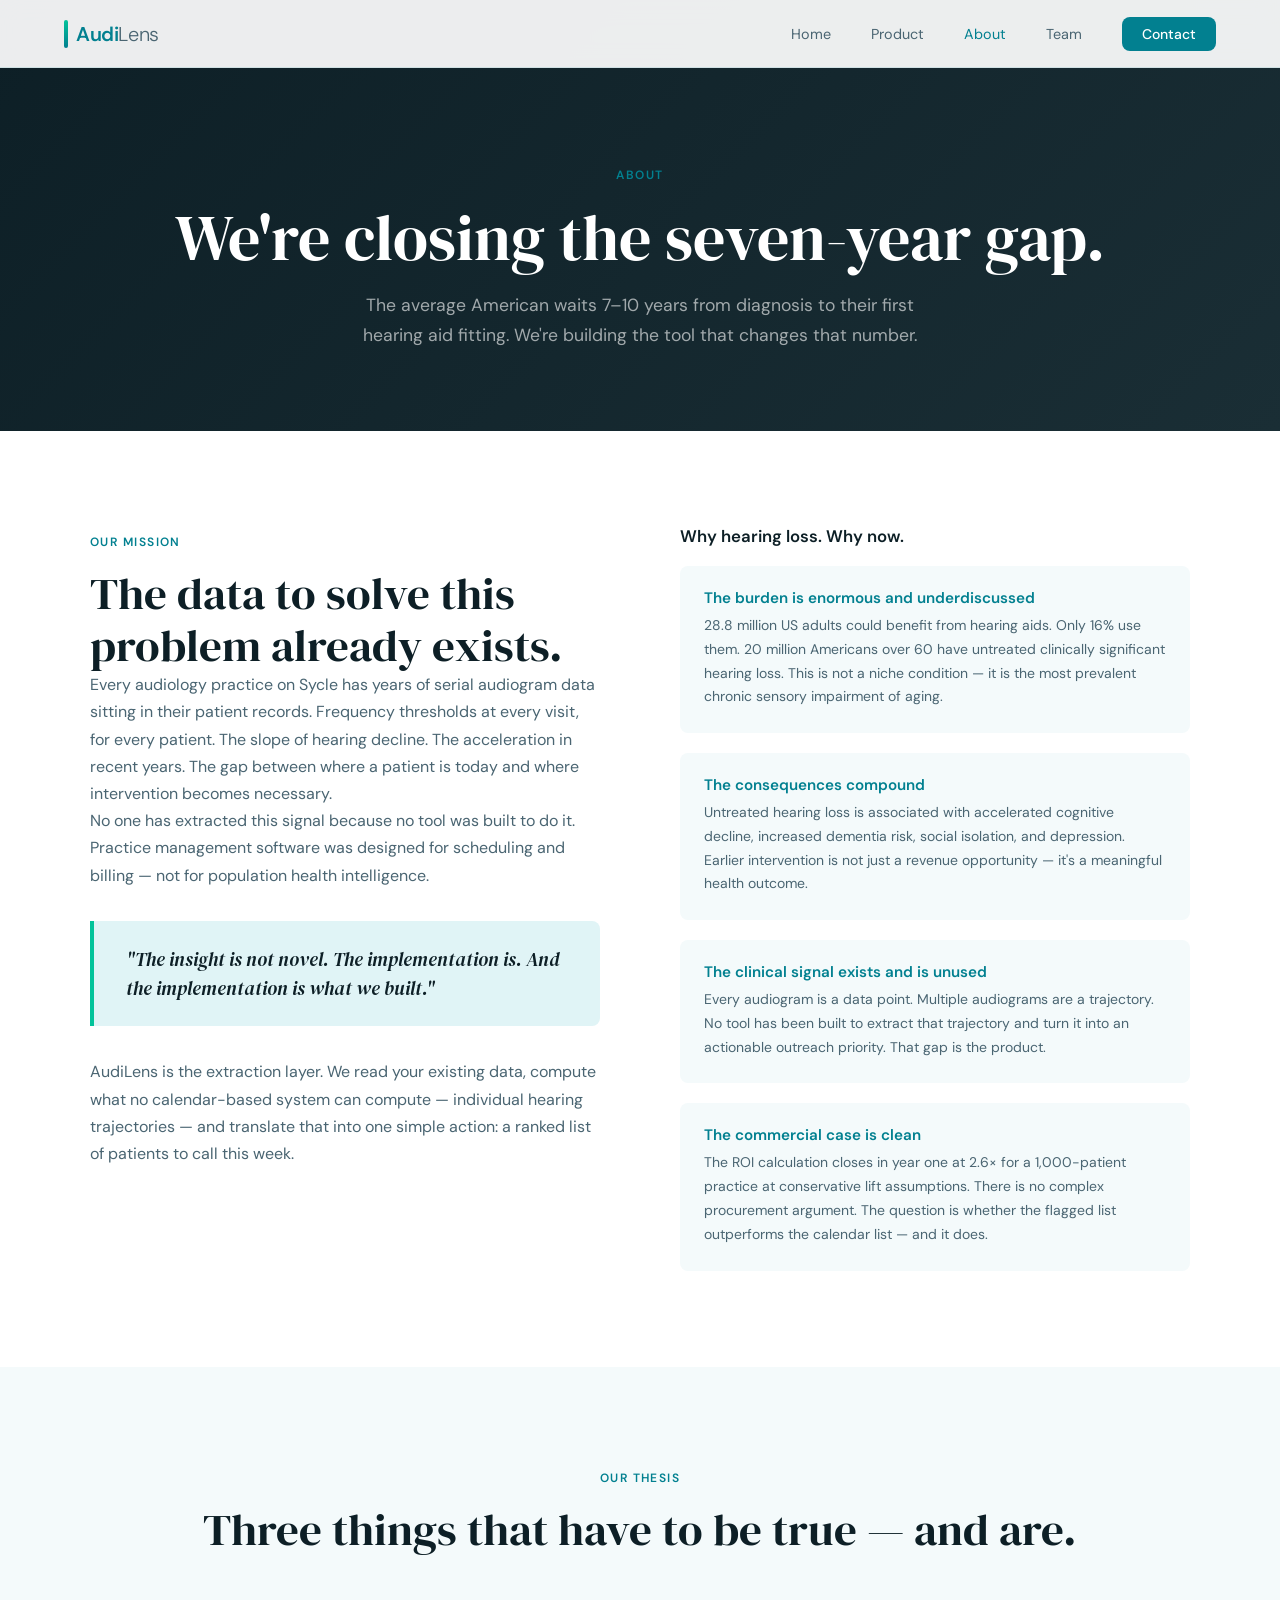
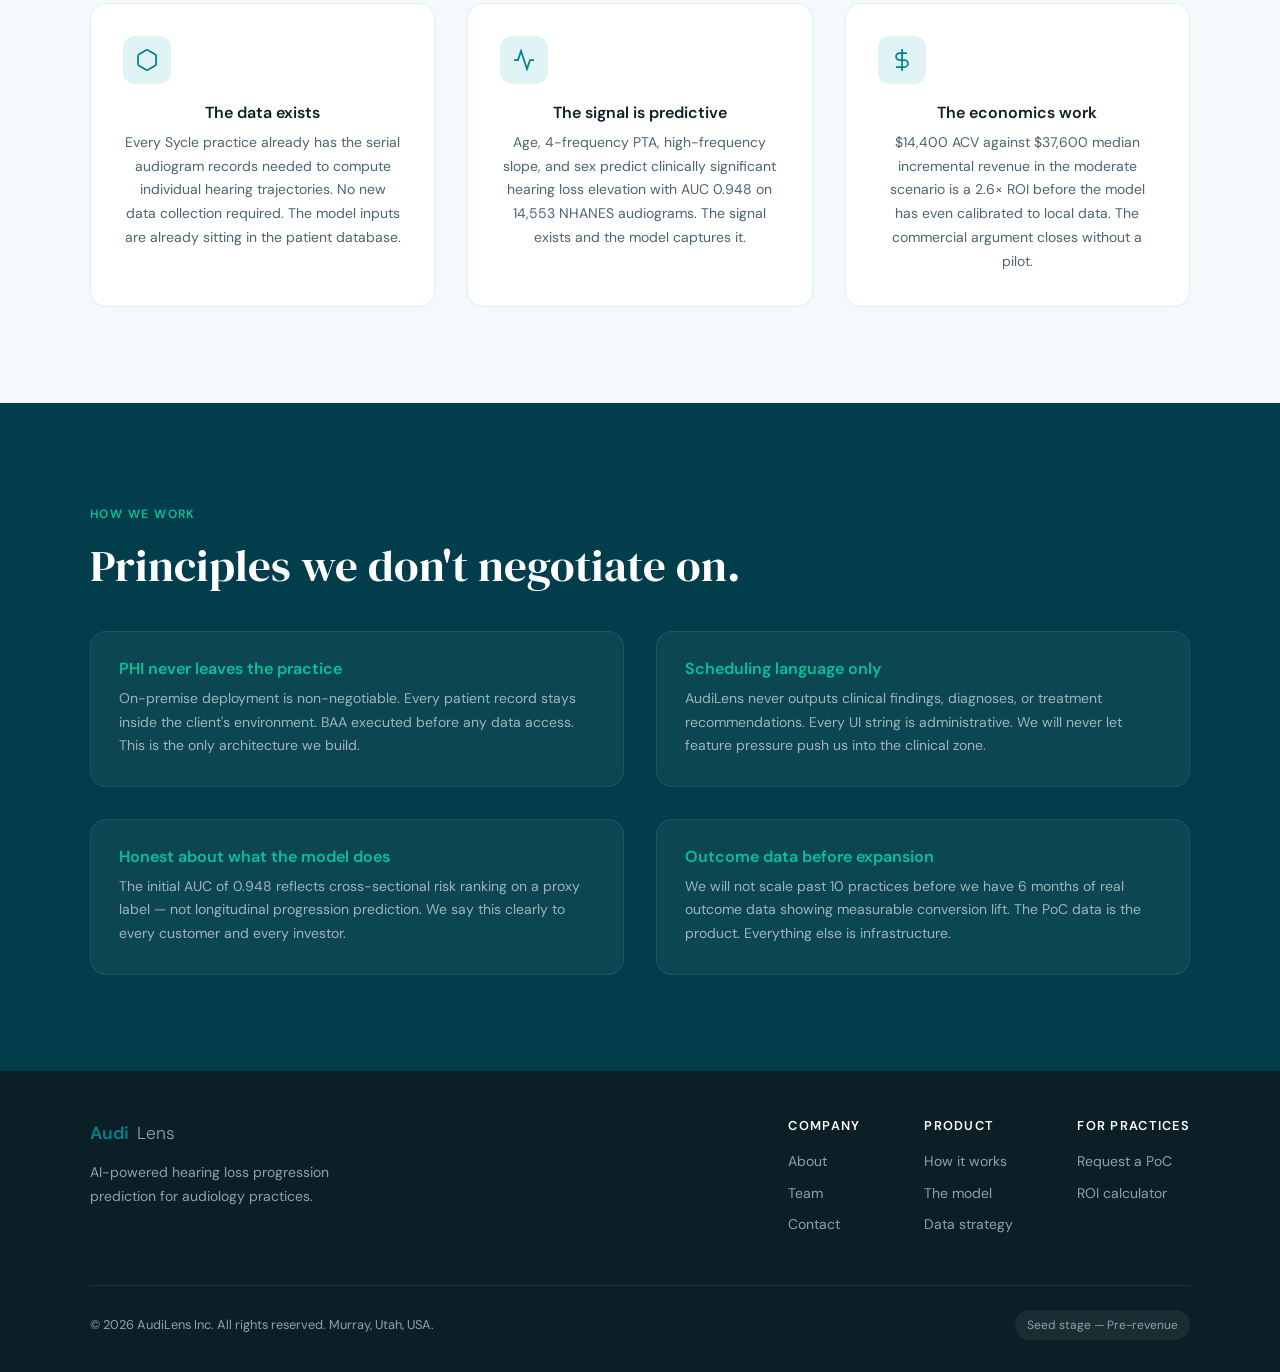
==== about.html @ 5a38e269 "Initial site" ====
<!DOCTYPE html>
<html lang="en">
<head>
  <meta charset="UTF-8" />
  <meta name="viewport" content="width=device-width, initial-scale=1.0" />
  <title>About — AudiLens</title>
  <meta name="description" content="AudiLens is building AI-powered patient prioritization for audiology. Learn about our mission, approach, and why hearing loss is the right problem to solve." />
  <link rel="stylesheet" href="style.css" />
  <style>
    .page-hero { padding:10rem 4rem 5rem; background:linear-gradient(135deg,var(--dark) 0%,var(--dark-mid) 100%); text-align:center; }
    .page-hero h1 { color:var(--white); margin-bottom:1rem; }
    .page-hero p { color:rgba(255,255,255,0.6); max-width:560px; margin:0 auto; font-size:1.1rem; }
    .mission-section { background:var(--white); }
    .mission-grid { display:grid; grid-template-columns:1fr 1fr; gap:5rem; align-items:start; }
    .mission-left h2 { margin-bottom:1.5rem; }
    .mission-left p { margin-bottom:1rem; }
    .pull-quote {
      border-left:4px solid var(--accent); padding:1.5rem 2rem;
      background:var(--teal-light); border-radius:0 var(--radius) var(--radius) 0;
      margin:2rem 0;
    }
    .pull-quote p { font-family:'DM Serif Display',serif; font-size:1.2rem; color:var(--dark); font-style:italic; margin:0; line-height:1.5; }
    .why-boxes { display:flex; flex-direction:column; gap:1.25rem; }
    .why-box { padding:1.5rem; background:var(--light); border-radius:var(--radius); }
    .why-box h4 { font-family:var(--sans); font-weight:600; font-size:0.95rem; color:var(--teal); margin-bottom:0.4rem; }
    .why-box p { font-size:0.875rem; margin:0; }
    .thesis-section { background:var(--light); }
    .thesis-cards { display:grid; grid-template-columns:repeat(3,1fr); gap:2rem; margin-top:3rem; }
    .values-section { background:var(--teal-deep); color:var(--white); }
    .values-section h2 { color:var(--white); }
    .values-section .section-label { color:var(--accent); }
    .values-grid { display:grid; grid-template-columns:repeat(2,1fr); gap:2rem; margin-top:2.5rem; }
    .value-item { padding:1.75rem; background:rgba(255,255,255,0.05); border:1px solid rgba(255,255,255,0.08); border-radius:var(--radius-lg); }
    .value-item h4 { font-family:var(--sans); font-weight:600; font-size:1rem; color:var(--accent); margin-bottom:0.5rem; }
    .value-item p { font-size:0.875rem; color:rgba(255,255,255,0.6); margin:0; }
    @media(max-width:900px){ .page-hero{padding:8rem 1.5rem 3rem;} .mission-grid{grid-template-columns:1fr;} .thesis-cards{grid-template-columns:1fr;} .values-grid{grid-template-columns:1fr;} }
  </style>
</head>
<body data-page="about.html">
<div id="nav-placeholder"></div>

<div class="page-hero">
  <span class="section-label">About</span>
  <h1>We're closing the seven-year gap.</h1>
  <p>The average American waits 7–10 years from diagnosis to their first hearing aid fitting. We're building the tool that changes that number.</p>
</div>

<section class="mission-section">
  <div class="container">
    <div class="mission-grid">
      <div class="fade-up">
        <span class="section-label">Our mission</span>
        <h2>The data to solve this problem already exists.</h2>
        <p>Every audiology practice on Sycle has years of serial audiogram data sitting in their patient records. Frequency thresholds at every visit, for every patient. The slope of hearing decline. The acceleration in recent years. The gap between where a patient is today and where intervention becomes necessary.</p>
        <p>No one has extracted this signal because no tool was built to do it. Practice management software was designed for scheduling and billing — not for population health intelligence.</p>
        <div class="pull-quote">
          <p>"The insight is not novel. The implementation is. And the implementation is what we built."</p>
        </div>
        <p>AudiLens is the extraction layer. We read your existing data, compute what no calendar-based system can compute — individual hearing trajectories — and translate that into one simple action: a ranked list of patients to call this week.</p>
      </div>
      <div class="fade-up">
        <h3 style="font-family:var(--sans);font-weight:600;font-size:1.05rem;margin-bottom:1.25rem;">Why hearing loss. Why now.</h3>
        <div class="why-boxes">
          <div class="why-box">
            <h4>The burden is enormous and underdiscussed</h4>
            <p>28.8 million US adults could benefit from hearing aids. Only 16% use them. 20 million Americans over 60 have untreated clinically significant hearing loss. This is not a niche condition — it is the most prevalent chronic sensory impairment of aging.</p>
          </div>
          <div class="why-box">
            <h4>The consequences compound</h4>
            <p>Untreated hearing loss is associated with accelerated cognitive decline, increased dementia risk, social isolation, and depression. Earlier intervention is not just a revenue opportunity — it's a meaningful health outcome.</p>
          </div>
          <div class="why-box">
            <h4>The clinical signal exists and is unused</h4>
            <p>Every audiogram is a data point. Multiple audiograms are a trajectory. No tool has been built to extract that trajectory and turn it into an actionable outreach priority. That gap is the product.</p>
          </div>
          <div class="why-box">
            <h4>The commercial case is clean</h4>
            <p>The ROI calculation closes in year one at 2.6× for a 1,000-patient practice at conservative lift assumptions. There is no complex procurement argument. The question is whether the flagged list outperforms the calendar list — and it does.</p>
          </div>
        </div>
      </div>
    </div>
  </div>
</section>

<section class="thesis-section">
  <div class="container text-center">
    <span class="section-label fade-up">Our thesis</span>
    <h2 class="fade-up">Three things that have to be true — and are.</h2>
    <div class="thesis-cards">
      <div class="card fade-up">
        <div class="card-icon"><svg viewBox="0 0 24 24"><path d="M21 16V8a2 2 0 0 0-1-1.73l-7-4a2 2 0 0 0-2 0l-7 4A2 2 0 0 0 3 8v8a2 2 0 0 0 1 1.73l7 4a2 2 0 0 0 2 0l7-4A2 2 0 0 0 21 16z"/></svg></div>
        <h3 style="font-family:var(--sans);font-size:1rem;font-weight:600;">The data exists</h3>
        <p class="mt-1" style="font-size:0.875rem;">Every Sycle practice already has the serial audiogram records needed to compute individual hearing trajectories. No new data collection required. The model inputs are already sitting in the patient database.</p>
      </div>
      <div class="card fade-up">
        <div class="card-icon"><svg viewBox="0 0 24 24"><polyline points="22 12 18 12 15 21 9 3 6 12 2 12"/></svg></div>
        <h3 style="font-family:var(--sans);font-size:1rem;font-weight:600;">The signal is predictive</h3>
        <p class="mt-1" style="font-size:0.875rem;">Age, 4-frequency PTA, high-frequency slope, and sex predict clinically significant hearing loss elevation with AUC 0.948 on 14,553 NHANES audiograms. The signal exists and the model captures it.</p>
      </div>
      <div class="card fade-up">
        <div class="card-icon"><svg viewBox="0 0 24 24"><line x1="12" y1="1" x2="12" y2="23"/><path d="M17 5H9.5a3.5 3.5 0 0 0 0 7h5a3.5 3.5 0 0 1 0 7H6"/></svg></div>
        <h3 style="font-family:var(--sans);font-size:1rem;font-weight:600;">The economics work</h3>
        <p class="mt-1" style="font-size:0.875rem;">$14,400 ACV against $37,600 median incremental revenue in the moderate scenario is a 2.6× ROI before the model has even calibrated to local data. The commercial argument closes without a pilot.</p>
      </div>
    </div>
  </div>
</section>

<section class="values-section">
  <div class="container">
    <span class="section-label">How we work</span>
    <h2>Principles we don't negotiate on.</h2>
    <div class="values-grid">
      <div class="value-item fade-up">
        <h4>PHI never leaves the practice</h4>
        <p>On-premise deployment is non-negotiable. Every patient record stays inside the client's environment. BAA executed before any data access. This is the only architecture we build.</p>
      </div>
      <div class="value-item fade-up">
        <h4>Scheduling language only</h4>
        <p>AudiLens never outputs clinical findings, diagnoses, or treatment recommendations. Every UI string is administrative. We will never let feature pressure push us into the clinical zone.</p>
      </div>
      <div class="value-item fade-up">
        <h4>Honest about what the model does</h4>
        <p>The initial AUC of 0.948 reflects cross-sectional risk ranking on a proxy label — not longitudinal progression prediction. We say this clearly to every customer and every investor.</p>
      </div>
      <div class="value-item fade-up">
        <h4>Outcome data before expansion</h4>
        <p>We will not scale past 10 practices before we have 6 months of real outcome data showing measurable conversion lift. The PoC data is the product. Everything else is infrastructure.</p>
      </div>
    </div>
  </div>
</section>

<div id="footer-placeholder"></div>
<script src="shared.js"></script>
</body>
</html>
---- style.css ----
@import url('https://fonts.googleapis.com/css2?family=DM+Sans:ital,opsz,wght@0,9..40,300;0,9..40,400;0,9..40,500;0,9..40,600;1,9..40,300&family=DM+Serif+Display:ital@0;1&display=swap');

*, *::before, *::after { box-sizing: border-box; margin: 0; padding: 0; }

:root {
  --teal:       #028090;
  --teal-dark:  #01596A;
  --teal-deep:  #013D4A;
  --teal-light: #E0F4F6;
  --teal-mid:   #9FD8DE;
  --accent:     #02C39A;
  --dark:       #0D1F26;
  --dark-mid:   #1A2E35;
  --mid:        #4A6572;
  --muted:      #8BA3AB;
  --light:      #F4FAFB;
  --white:      #FFFFFF;
  --amber:      #E67E22;
  --serif: 'DM Serif Display', Georgia, serif;
  --sans: 'DM Sans', system-ui, sans-serif;
  --radius: 8px;
  --radius-lg: 16px;
}

html { scroll-behavior: smooth; }

body {
  font-family: var(--sans);
  font-size: 16px;
  line-height: 1.7;
  color: var(--dark-mid);
  background: var(--white);
  -webkit-font-smoothing: antialiased;
}

/* ── NAV ── */
nav {
  position: fixed; top: 0; left: 0; right: 0; z-index: 100;
  display: flex; align-items: center; justify-content: space-between;
  padding: 0 4rem;
  height: 68px;
  background: rgba(255,255,255,0.92);
  backdrop-filter: blur(12px);
  border-bottom: 1px solid rgba(2,128,144,0.12);
}
.nav-logo {
  display: flex; align-items: center; gap: 0.5rem;
  text-decoration: none;
}
.nav-logo-bar {
  width: 4px; height: 28px;
  background: linear-gradient(180deg, var(--accent), var(--teal));
  border-radius: 2px;
}
.nav-logo-text { font-family: var(--sans); font-size: 1.25rem; letter-spacing: -0.02em; }
.nav-logo-text span:first-child { font-weight: 600; color: var(--teal); }
.nav-logo-text span:last-child  { font-weight: 300; color: var(--mid); }
.nav-links { display: flex; align-items: center; gap: 2.5rem; list-style: none; }
.nav-links a {
  text-decoration: none; font-size: 0.9rem; font-weight: 400;
  color: var(--mid); transition: color 0.2s;
}
.nav-links a:hover, .nav-links a.active { color: var(--teal); }
.nav-cta {
  background: var(--teal); color: var(--white) !important;
  padding: 0.5rem 1.25rem; border-radius: var(--radius);
  font-weight: 500 !important; font-size: 0.875rem !important;
  transition: background 0.2s !important;
}
.nav-cta:hover { background: var(--teal-dark) !important; color: var(--white) !important; }

/* ── BUTTONS ── */
.btn {
  display: inline-flex; align-items: center; gap: 0.5rem;
  font-family: var(--sans); font-weight: 500; font-size: 0.95rem;
  padding: 0.75rem 1.75rem; border-radius: var(--radius);
  text-decoration: none; transition: all 0.2s; cursor: pointer; border: none;
}
.btn-primary { background: var(--teal); color: var(--white); }
.btn-primary:hover { background: var(--teal-dark); transform: translateY(-1px); box-shadow: 0 4px 16px rgba(2,128,144,0.3); }
.btn-outline { background: transparent; color: var(--teal); border: 1.5px solid var(--teal); }
.btn-outline:hover { background: var(--teal-light); }
.btn-white { background: var(--white); color: var(--teal); }
.btn-white:hover { background: var(--teal-light); }
.btn-lg { padding: 1rem 2.25rem; font-size: 1.05rem; }

/* ── SECTION BASICS ── */
section { padding: 6rem 4rem; }
.container { max-width: 1100px; margin: 0 auto; }
.section-label {
  display: inline-block; font-size: 0.75rem; font-weight: 600;
  letter-spacing: 0.12em; text-transform: uppercase;
  color: var(--teal); margin-bottom: 1rem;
}
h1, h2, h3, h4 { font-family: var(--serif); font-weight: 400; line-height: 1.15; color: var(--dark); }
h1 { font-size: clamp(2.8rem, 5vw, 4.2rem); }
h2 { font-size: clamp(2rem, 3.5vw, 2.8rem); }
h3 { font-size: 1.5rem; }
p { color: var(--mid); }

/* ── CARDS ── */
.card {
  background: var(--white);
  border: 1px solid rgba(2,128,144,0.12);
  border-radius: var(--radius-lg);
  padding: 2rem;
  transition: box-shadow 0.2s, transform 0.2s;
}
.card:hover { box-shadow: 0 8px 32px rgba(2,128,144,0.12); transform: translateY(-2px); }
.card-icon {
  width: 48px; height: 48px; border-radius: 12px;
  background: var(--teal-light); display: flex; align-items: center;
  justify-content: center; margin-bottom: 1.25rem;
}
.card-icon svg { width: 24px; height: 24px; stroke: var(--teal); fill: none; stroke-width: 1.75; }

/* ── STAT STRIP ── */
.stat-strip {
  background: var(--dark); color: var(--white);
  padding: 3.5rem 4rem;
}
.stat-strip .container { display: grid; grid-template-columns: repeat(4, 1fr); gap: 2rem; }
.stat-item { text-align: center; }
.stat-num { font-family: var(--serif); font-size: 2.8rem; color: var(--accent); line-height: 1; margin-bottom: 0.4rem; }
.stat-label { font-size: 0.875rem; color: var(--teal-mid); }

/* ── FOOTER ── */
footer {
  background: var(--dark);
  padding: 3rem 4rem 2rem;
  color: var(--muted);
}
.footer-inner { max-width: 1100px; margin: 0 auto; }
.footer-top { display: flex; justify-content: space-between; align-items: flex-start; margin-bottom: 2.5rem; gap: 3rem; flex-wrap: wrap; }
.footer-logo { display: flex; align-items: center; gap: 0.5rem; text-decoration: none; margin-bottom: 0.75rem; }
.footer-logo span:first-child { font-family: var(--sans); font-size: 1.1rem; font-weight: 600; color: var(--teal); }
.footer-logo span:last-child  { font-family: var(--sans); font-size: 1.1rem; font-weight: 300; color: var(--muted); }
.footer-tagline { font-size: 0.875rem; color: var(--muted); max-width: 280px; }
.footer-links { display: flex; gap: 4rem; }
.footer-col h4 { font-family: var(--sans); font-size: 0.8rem; font-weight: 600; letter-spacing: 0.1em; text-transform: uppercase; color: var(--white); margin-bottom: 1rem; }
.footer-col a { display: block; font-size: 0.875rem; color: var(--muted); text-decoration: none; margin-bottom: 0.5rem; transition: color 0.2s; }
.footer-col a:hover { color: var(--teal-mid); }
.footer-bottom { border-top: 1px solid rgba(255,255,255,0.08); padding-top: 1.5rem; display: flex; justify-content: space-between; align-items: center; flex-wrap: wrap; gap: 1rem; }
.footer-bottom p { font-size: 0.8rem; color: var(--muted); }
.footer-badge { font-size: 0.75rem; color: var(--muted); background: rgba(255,255,255,0.06); padding: 0.3rem 0.75rem; border-radius: 99px; }

/* ── UTILITIES ── */
.text-center { text-align: center; }
.text-teal   { color: var(--teal); }
.text-accent { color: var(--accent); }
.italic { font-style: italic; }
.mt-1 { margin-top: 0.5rem; }
.mt-2 { margin-top: 1rem; }
.mt-3 { margin-top: 1.5rem; }
.mt-4 { margin-top: 2rem; }
.mb-1 { margin-bottom: 0.5rem; }
.mb-2 { margin-bottom: 1rem; }
.mb-3 { margin-bottom: 1.5rem; }
.mb-4 { margin-bottom: 2rem; }
.grid-2 { display: grid; grid-template-columns: 1fr 1fr; gap: 2rem; }
.grid-3 { display: grid; grid-template-columns: repeat(3, 1fr); gap: 2rem; }
.grid-4 { display: grid; grid-template-columns: repeat(4, 1fr); gap: 1.5rem; }
.flex-center { display: flex; align-items: center; justify-content: center; }
.gap-1 { gap: 0.5rem; } .gap-2 { gap: 1rem; } .gap-3 { gap: 1.5rem; }

/* ── FADE-IN ANIMATION ── */
.fade-up {
  opacity: 0; transform: translateY(24px);
  transition: opacity 0.6s ease, transform 0.6s ease;
}
.fade-up.visible { opacity: 1; transform: translateY(0); }

@media (max-width: 900px) {
  nav { padding: 0 1.5rem; }
  .nav-links { display: none; }
  section { padding: 4rem 1.5rem; }
  .stat-strip { padding: 3rem 1.5rem; }
  .stat-strip .container { grid-template-columns: repeat(2, 1fr); }
  .grid-2, .grid-3, .grid-4 { grid-template-columns: 1fr; }
  footer { padding: 2.5rem 1.5rem 1.5rem; }
  .footer-top { flex-direction: column; }
  .footer-links { gap: 2rem; flex-wrap: wrap; }
}
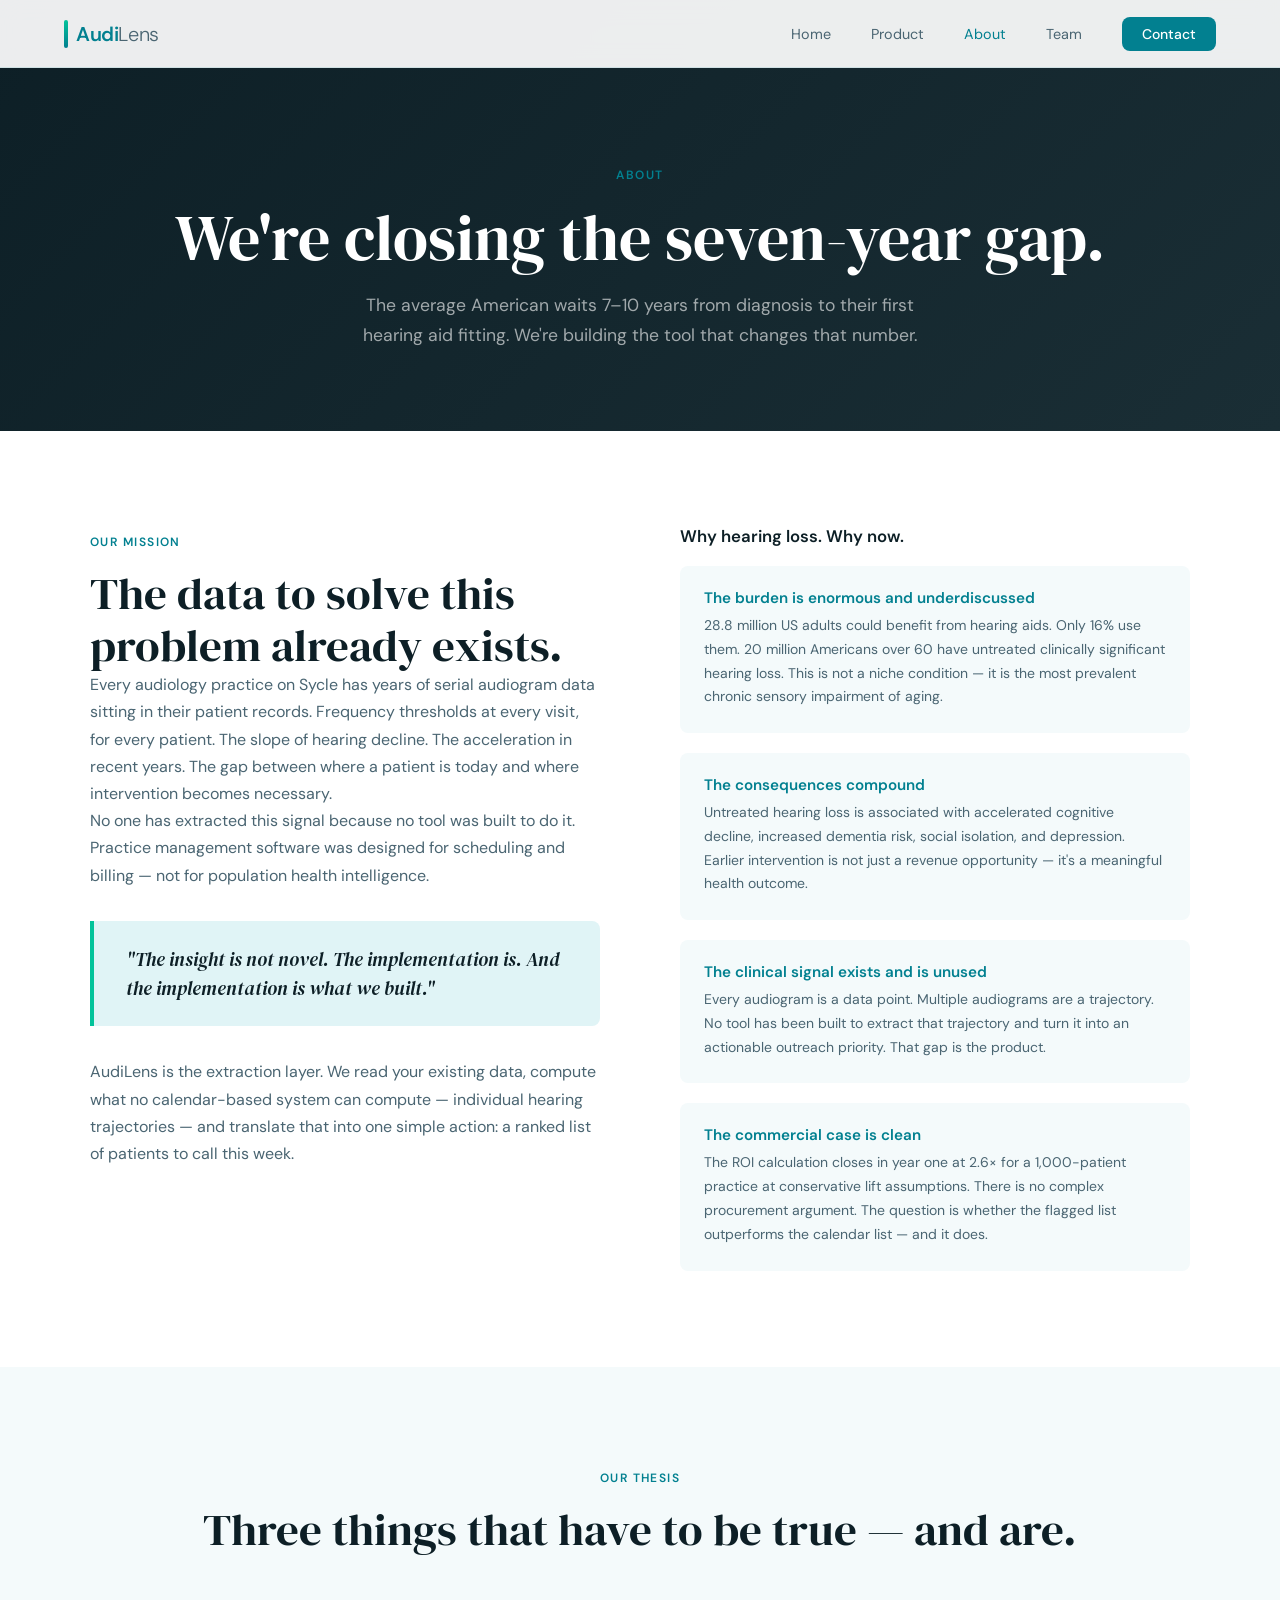
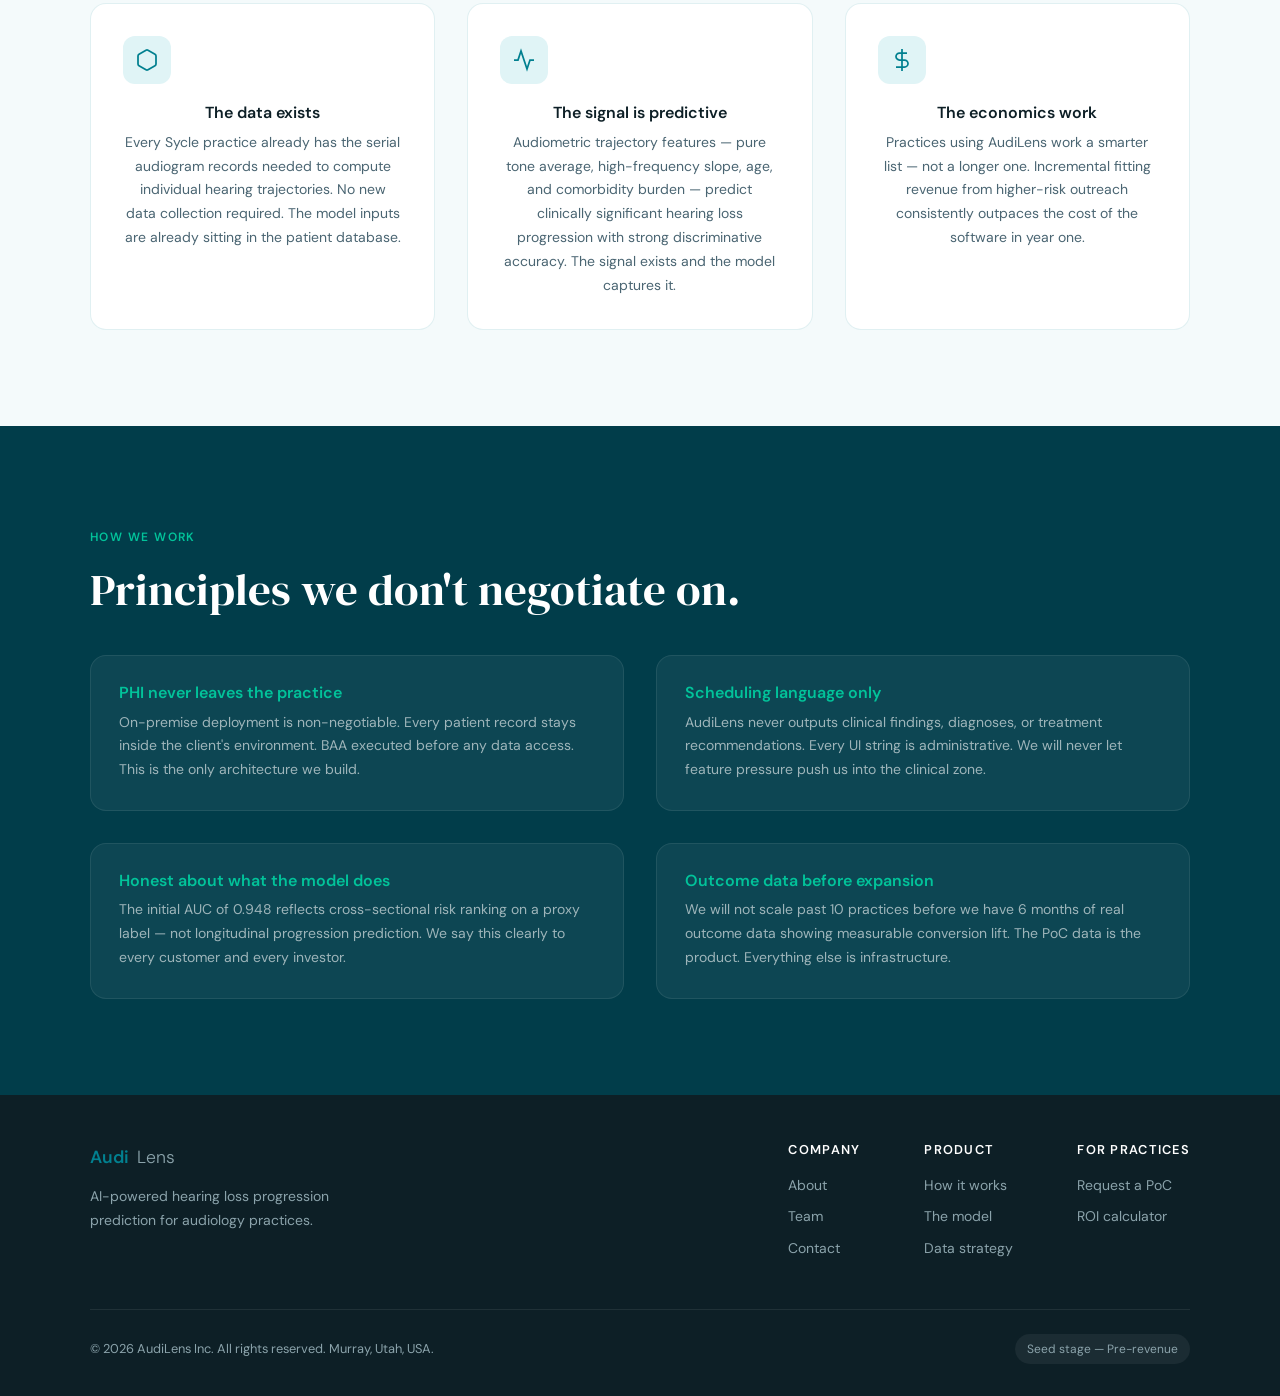
==== commit aed1324a: "Clean up investor language, add comorbidities, generalise model description" ====
--- a/about.html
+++ b/about.html
@@ -96,12 +96,12 @@
       <div class="card fade-up">
         <div class="card-icon"><svg viewBox="0 0 24 24"><polyline points="22 12 18 12 15 21 9 3 6 12 2 12"/></svg></div>
         <h3 style="font-family:var(--sans);font-size:1rem;font-weight:600;">The signal is predictive</h3>
-        <p class="mt-1" style="font-size:0.875rem;">Age, 4-frequency PTA, high-frequency slope, and sex predict clinically significant hearing loss elevation with AUC 0.948 on 14,553 NHANES audiograms. The signal exists and the model captures it.</p>
+        <p class="mt-1" style="font-size:0.875rem;">Audiometric trajectory features — pure tone average, high-frequency slope, age, and comorbidity burden — predict clinically significant hearing loss progression with strong discriminative accuracy. The signal exists and the model captures it.</p>
       </div>
       <div class="card fade-up">
         <div class="card-icon"><svg viewBox="0 0 24 24"><line x1="12" y1="1" x2="12" y2="23"/><path d="M17 5H9.5a3.5 3.5 0 0 0 0 7h5a3.5 3.5 0 0 1 0 7H6"/></svg></div>
         <h3 style="font-family:var(--sans);font-size:1rem;font-weight:600;">The economics work</h3>
-        <p class="mt-1" style="font-size:0.875rem;">$14,400 ACV against $37,600 median incremental revenue in the moderate scenario is a 2.6× ROI before the model has even calibrated to local data. The commercial argument closes without a pilot.</p>
+        <p class="mt-1" style="font-size:0.875rem;">Practices using AudiLens work a smarter list — not a longer one. Incremental fitting revenue from higher-risk outreach consistently outpaces the cost of the software in year one.</p>
       </div>
     </div>
   </div>
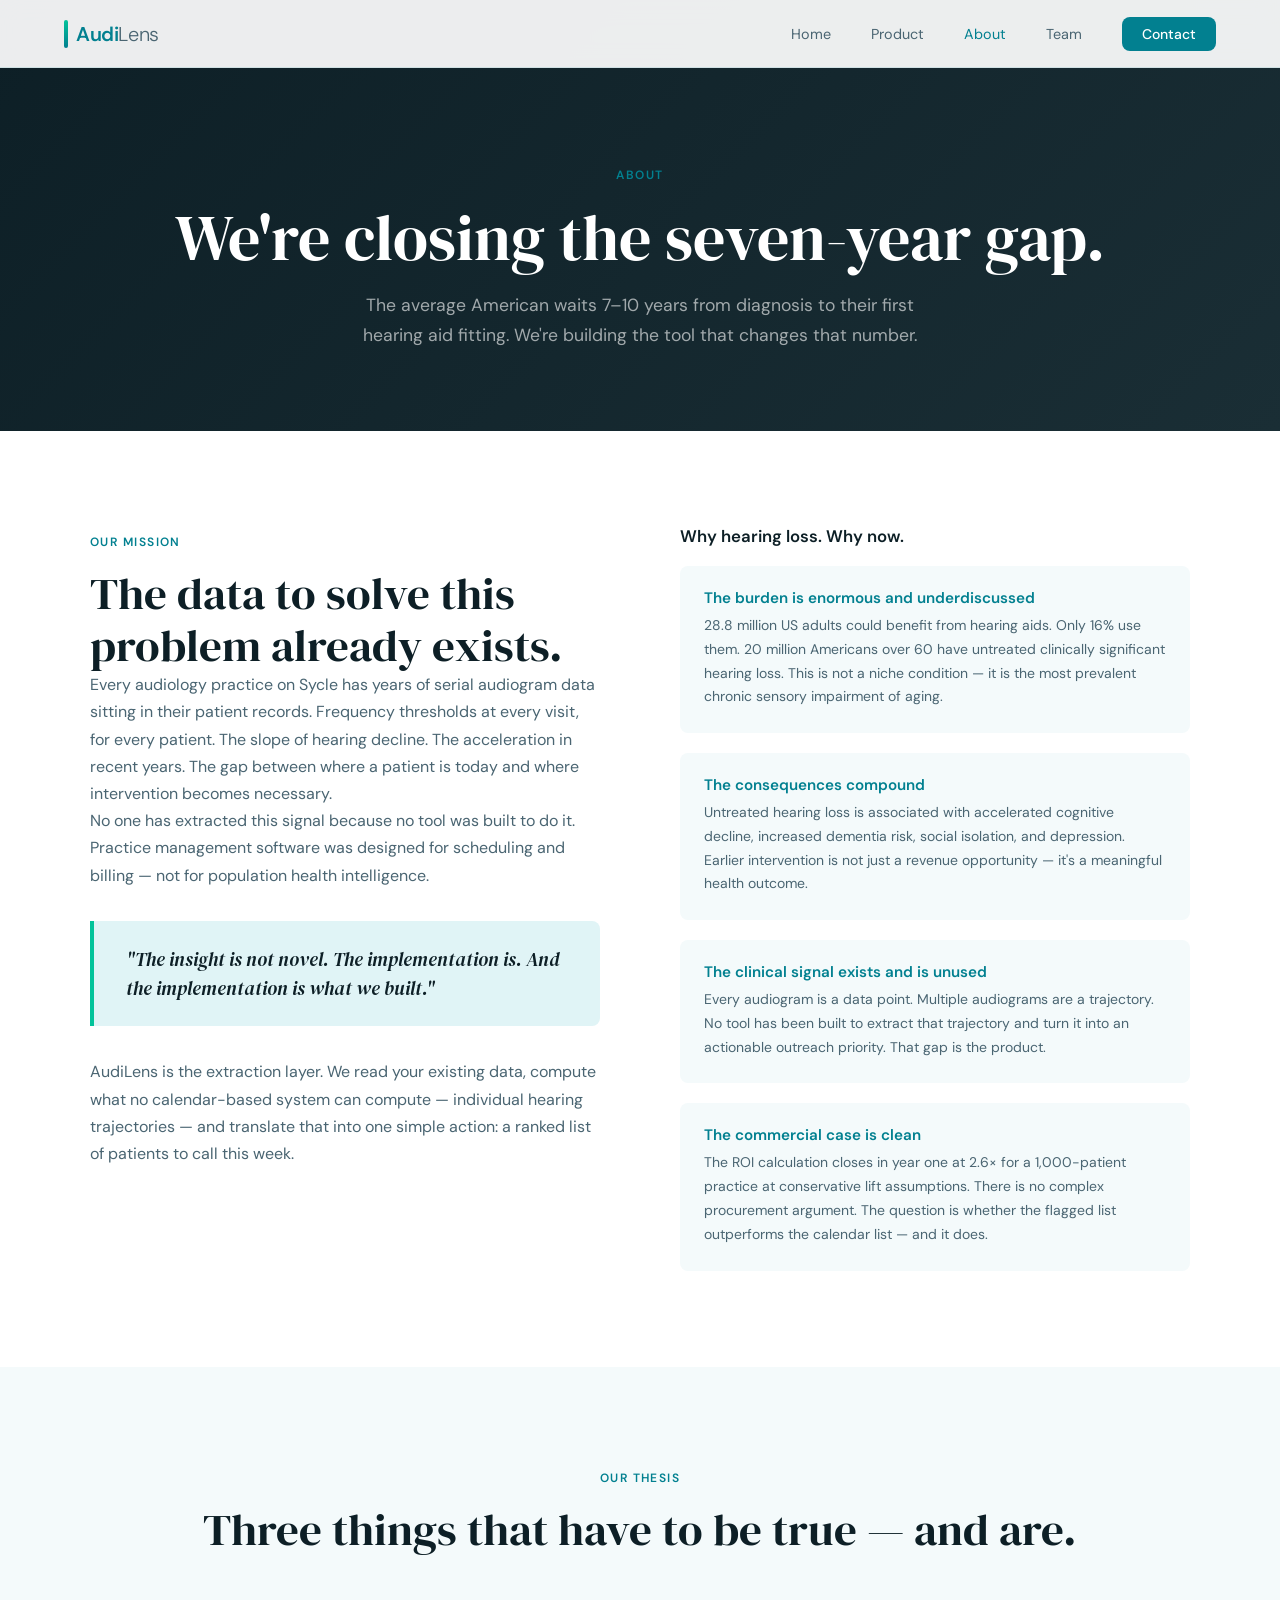
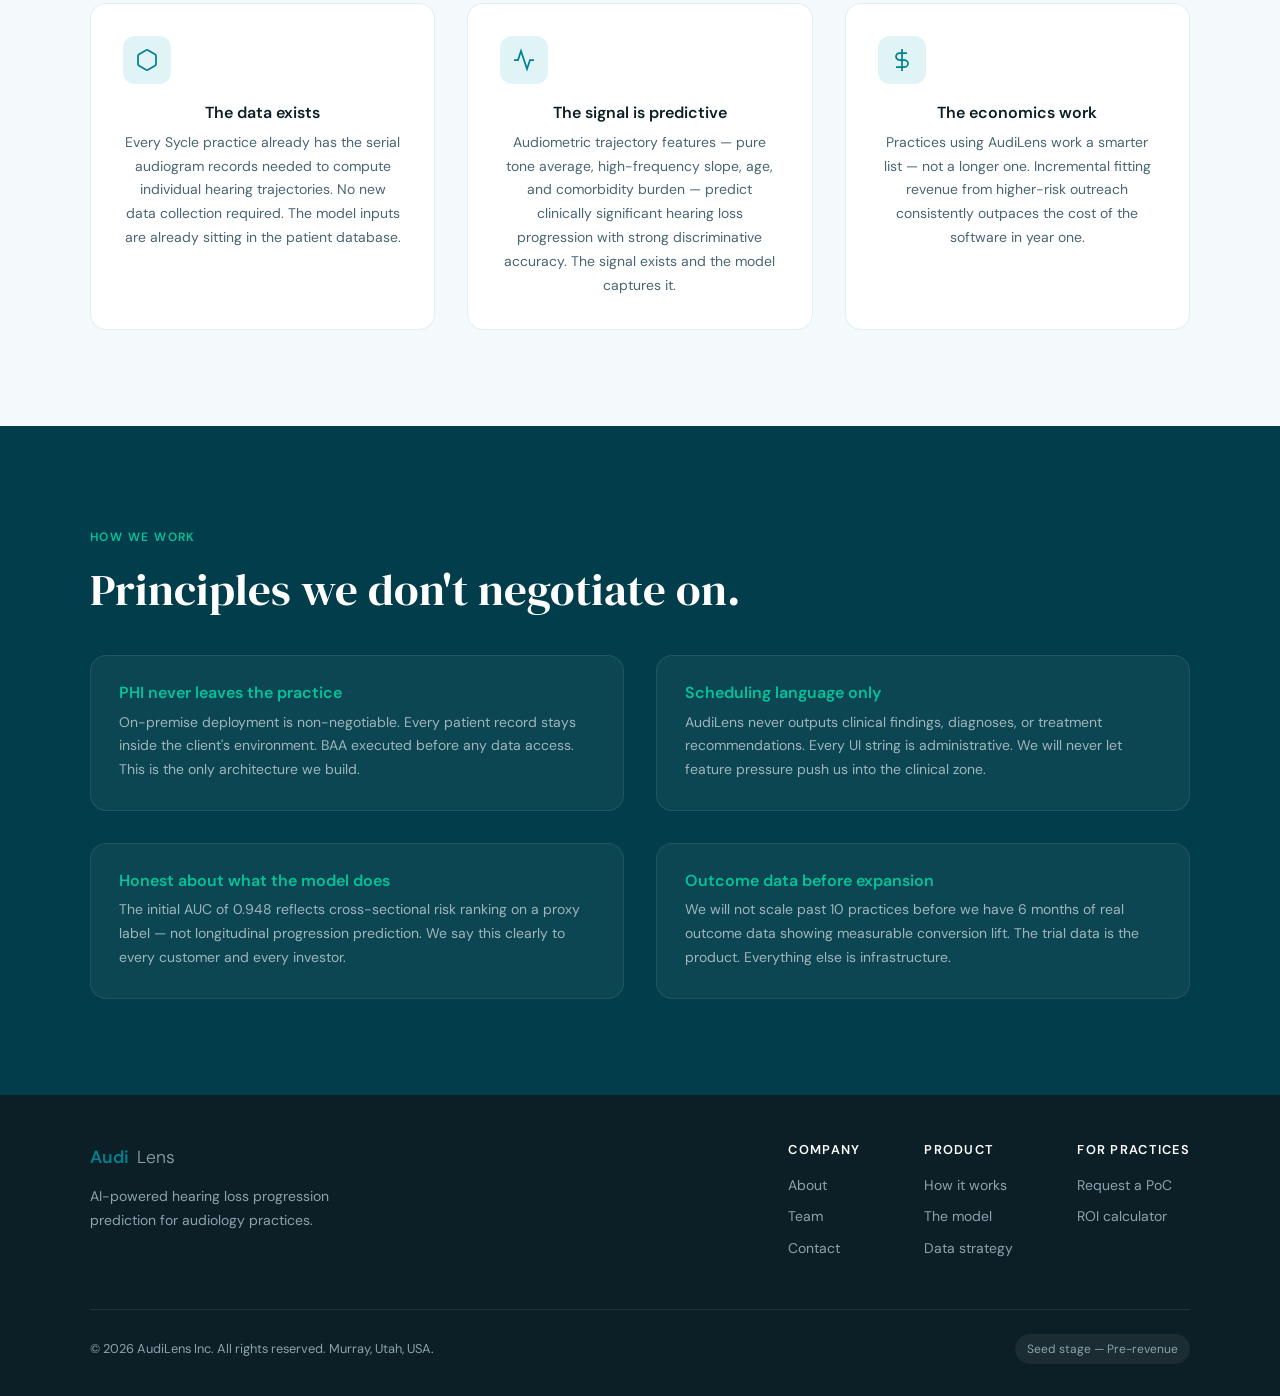
==== commit d459ee8d: "Remove name from team page, generalise copy, replace PoC with trial, fix contact emails" ====
--- a/about.html
+++ b/about.html
@@ -126,7 +126,7 @@
       </div>
       <div class="value-item fade-up">
         <h4>Outcome data before expansion</h4>
-        <p>We will not scale past 10 practices before we have 6 months of real outcome data showing measurable conversion lift. The PoC data is the product. Everything else is infrastructure.</p>
+        <p>We will not scale past 10 practices before we have 6 months of real outcome data showing measurable conversion lift. The trial data is the product. Everything else is infrastructure.</p>
       </div>
     </div>
   </div>
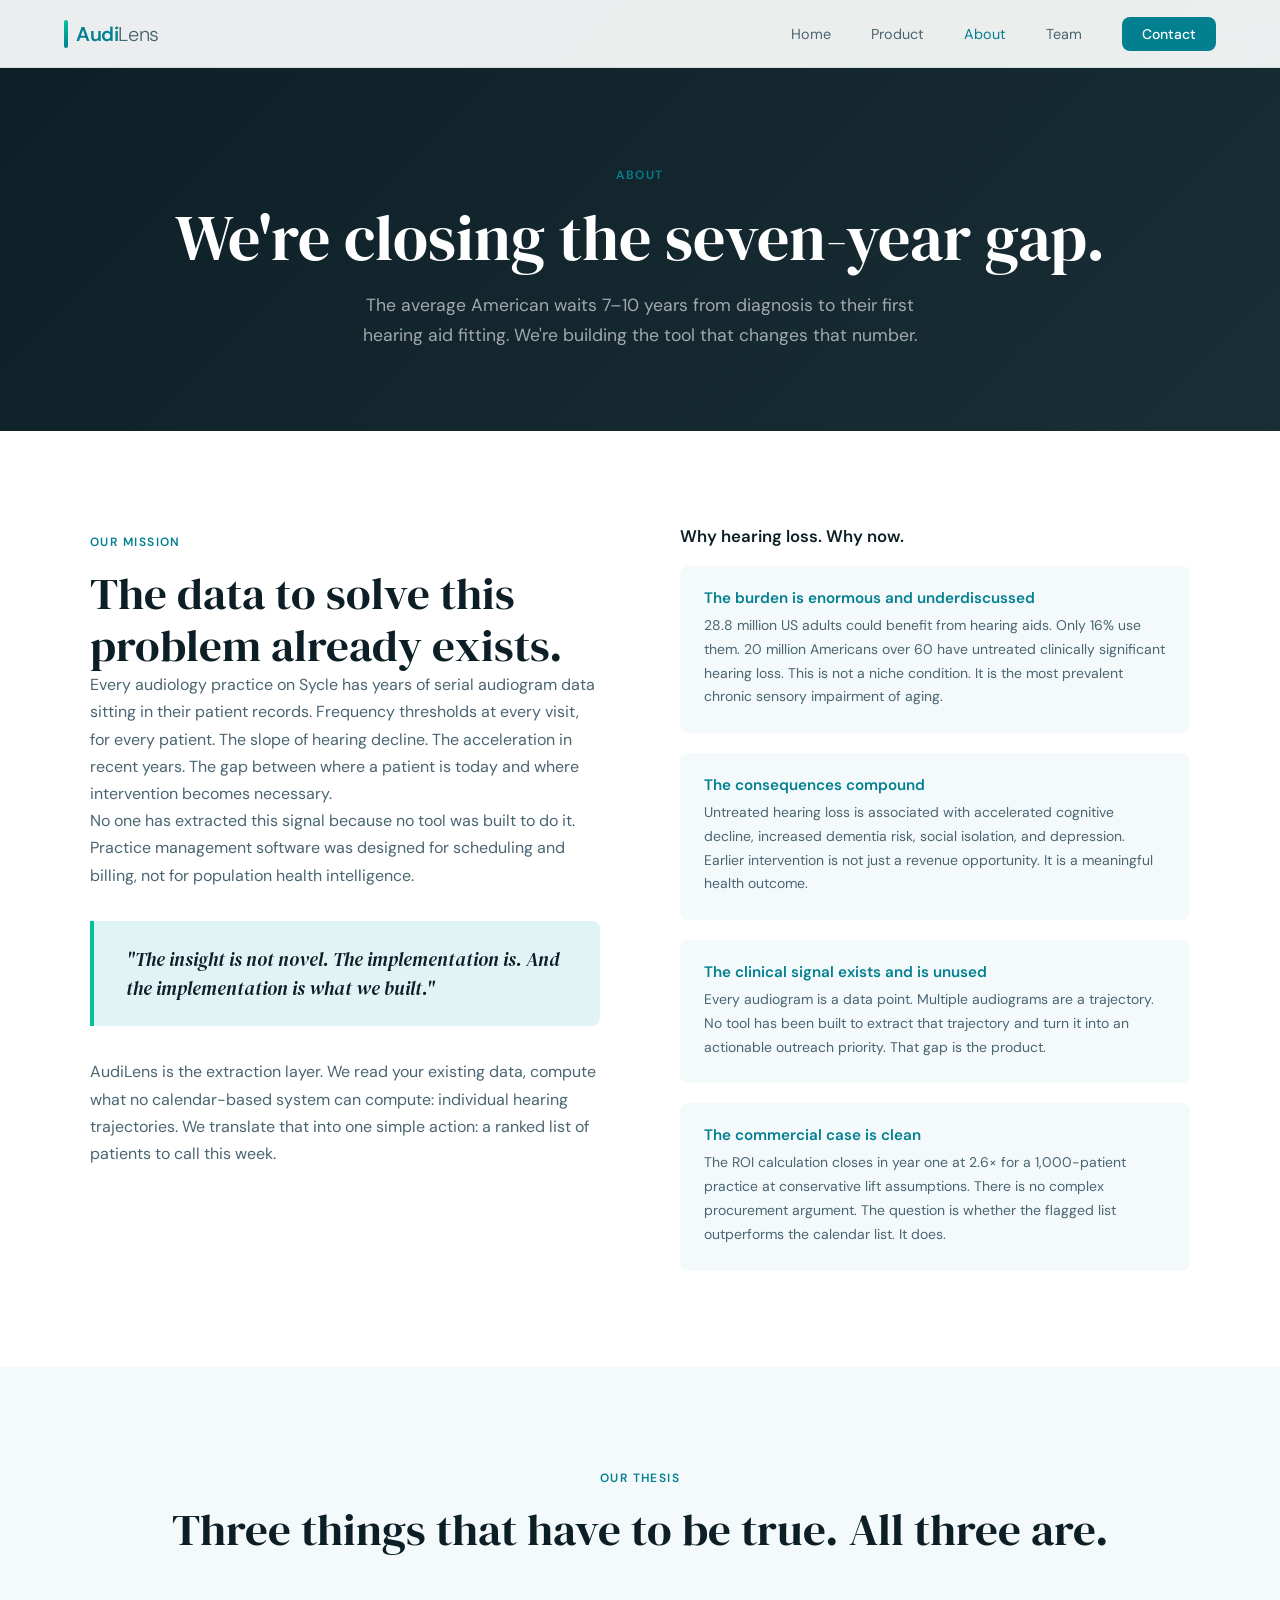
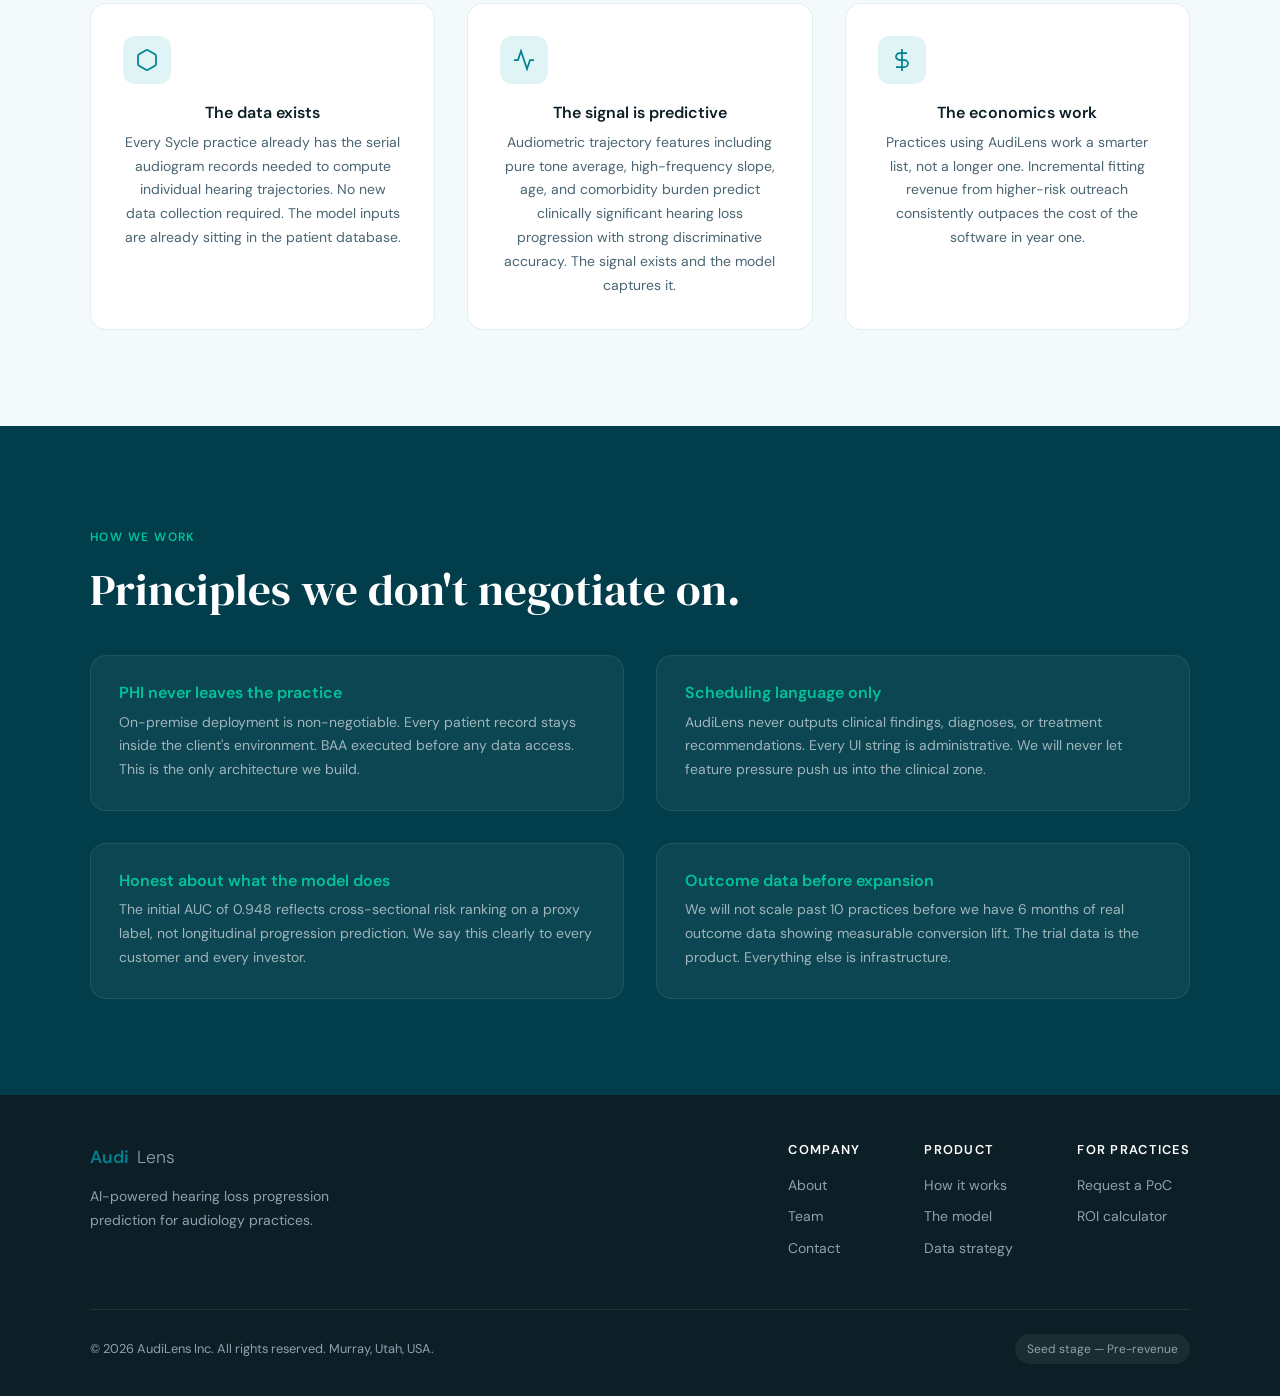
==== commit 43b256fb: "Remove founder card, strip all em dashes, rewrite prose naturally" ====
--- a/about.html
+++ b/about.html
@@ -3,7 +3,7 @@
 <head>
   <meta charset="UTF-8" />
   <meta name="viewport" content="width=device-width, initial-scale=1.0" />
-  <title>About — AudiLens</title>
+  <title>About AudiLens</title>
   <meta name="description" content="AudiLens is building AI-powered patient prioritization for audiology. Learn about our mission, approach, and why hearing loss is the right problem to solve." />
   <link rel="stylesheet" href="style.css" />
   <style>
@@ -52,22 +52,22 @@
         <span class="section-label">Our mission</span>
         <h2>The data to solve this problem already exists.</h2>
         <p>Every audiology practice on Sycle has years of serial audiogram data sitting in their patient records. Frequency thresholds at every visit, for every patient. The slope of hearing decline. The acceleration in recent years. The gap between where a patient is today and where intervention becomes necessary.</p>
-        <p>No one has extracted this signal because no tool was built to do it. Practice management software was designed for scheduling and billing — not for population health intelligence.</p>
+        <p>No one has extracted this signal because no tool was built to do it. Practice management software was designed for scheduling and billing, not for population health intelligence.</p>
         <div class="pull-quote">
           <p>"The insight is not novel. The implementation is. And the implementation is what we built."</p>
         </div>
-        <p>AudiLens is the extraction layer. We read your existing data, compute what no calendar-based system can compute — individual hearing trajectories — and translate that into one simple action: a ranked list of patients to call this week.</p>
+        <p>AudiLens is the extraction layer. We read your existing data, compute what no calendar-based system can compute: individual hearing trajectories. We translate that into one simple action: a ranked list of patients to call this week.</p>
       </div>
       <div class="fade-up">
         <h3 style="font-family:var(--sans);font-weight:600;font-size:1.05rem;margin-bottom:1.25rem;">Why hearing loss. Why now.</h3>
         <div class="why-boxes">
           <div class="why-box">
             <h4>The burden is enormous and underdiscussed</h4>
-            <p>28.8 million US adults could benefit from hearing aids. Only 16% use them. 20 million Americans over 60 have untreated clinically significant hearing loss. This is not a niche condition — it is the most prevalent chronic sensory impairment of aging.</p>
+            <p>28.8 million US adults could benefit from hearing aids. Only 16% use them. 20 million Americans over 60 have untreated clinically significant hearing loss. This is not a niche condition. It is the most prevalent chronic sensory impairment of aging.</p>
           </div>
           <div class="why-box">
             <h4>The consequences compound</h4>
-            <p>Untreated hearing loss is associated with accelerated cognitive decline, increased dementia risk, social isolation, and depression. Earlier intervention is not just a revenue opportunity — it's a meaningful health outcome.</p>
+            <p>Untreated hearing loss is associated with accelerated cognitive decline, increased dementia risk, social isolation, and depression. Earlier intervention is not just a revenue opportunity. It is a meaningful health outcome.</p>
           </div>
           <div class="why-box">
             <h4>The clinical signal exists and is unused</h4>
@@ -75,7 +75,7 @@
           </div>
           <div class="why-box">
             <h4>The commercial case is clean</h4>
-            <p>The ROI calculation closes in year one at 2.6× for a 1,000-patient practice at conservative lift assumptions. There is no complex procurement argument. The question is whether the flagged list outperforms the calendar list — and it does.</p>
+            <p>The ROI calculation closes in year one at 2.6× for a 1,000-patient practice at conservative lift assumptions. There is no complex procurement argument. The question is whether the flagged list outperforms the calendar list. It does.</p>
           </div>
         </div>
       </div>
@@ -86,7 +86,7 @@
 <section class="thesis-section">
   <div class="container text-center">
     <span class="section-label fade-up">Our thesis</span>
-    <h2 class="fade-up">Three things that have to be true — and are.</h2>
+    <h2 class="fade-up">Three things that have to be true. All three are.</h2>
     <div class="thesis-cards">
       <div class="card fade-up">
         <div class="card-icon"><svg viewBox="0 0 24 24"><path d="M21 16V8a2 2 0 0 0-1-1.73l-7-4a2 2 0 0 0-2 0l-7 4A2 2 0 0 0 3 8v8a2 2 0 0 0 1 1.73l7 4a2 2 0 0 0 2 0l7-4A2 2 0 0 0 21 16z"/></svg></div>
@@ -96,12 +96,12 @@
       <div class="card fade-up">
         <div class="card-icon"><svg viewBox="0 0 24 24"><polyline points="22 12 18 12 15 21 9 3 6 12 2 12"/></svg></div>
         <h3 style="font-family:var(--sans);font-size:1rem;font-weight:600;">The signal is predictive</h3>
-        <p class="mt-1" style="font-size:0.875rem;">Audiometric trajectory features — pure tone average, high-frequency slope, age, and comorbidity burden — predict clinically significant hearing loss progression with strong discriminative accuracy. The signal exists and the model captures it.</p>
+        <p class="mt-1" style="font-size:0.875rem;">Audiometric trajectory features including pure tone average, high-frequency slope, age, and comorbidity burden predict clinically significant hearing loss progression with strong discriminative accuracy. The signal exists and the model captures it.</p>
       </div>
       <div class="card fade-up">
         <div class="card-icon"><svg viewBox="0 0 24 24"><line x1="12" y1="1" x2="12" y2="23"/><path d="M17 5H9.5a3.5 3.5 0 0 0 0 7h5a3.5 3.5 0 0 1 0 7H6"/></svg></div>
         <h3 style="font-family:var(--sans);font-size:1rem;font-weight:600;">The economics work</h3>
-        <p class="mt-1" style="font-size:0.875rem;">Practices using AudiLens work a smarter list — not a longer one. Incremental fitting revenue from higher-risk outreach consistently outpaces the cost of the software in year one.</p>
+        <p class="mt-1" style="font-size:0.875rem;">Practices using AudiLens work a smarter list, not a longer one. Incremental fitting revenue from higher-risk outreach consistently outpaces the cost of the software in year one.</p>
       </div>
     </div>
   </div>
@@ -122,7 +122,7 @@
       </div>
       <div class="value-item fade-up">
         <h4>Honest about what the model does</h4>
-        <p>The initial AUC of 0.948 reflects cross-sectional risk ranking on a proxy label — not longitudinal progression prediction. We say this clearly to every customer and every investor.</p>
+        <p>The initial AUC of 0.948 reflects cross-sectional risk ranking on a proxy label, not longitudinal progression prediction. We say this clearly to every customer and every investor.</p>
       </div>
       <div class="value-item fade-up">
         <h4>Outcome data before expansion</h4>
